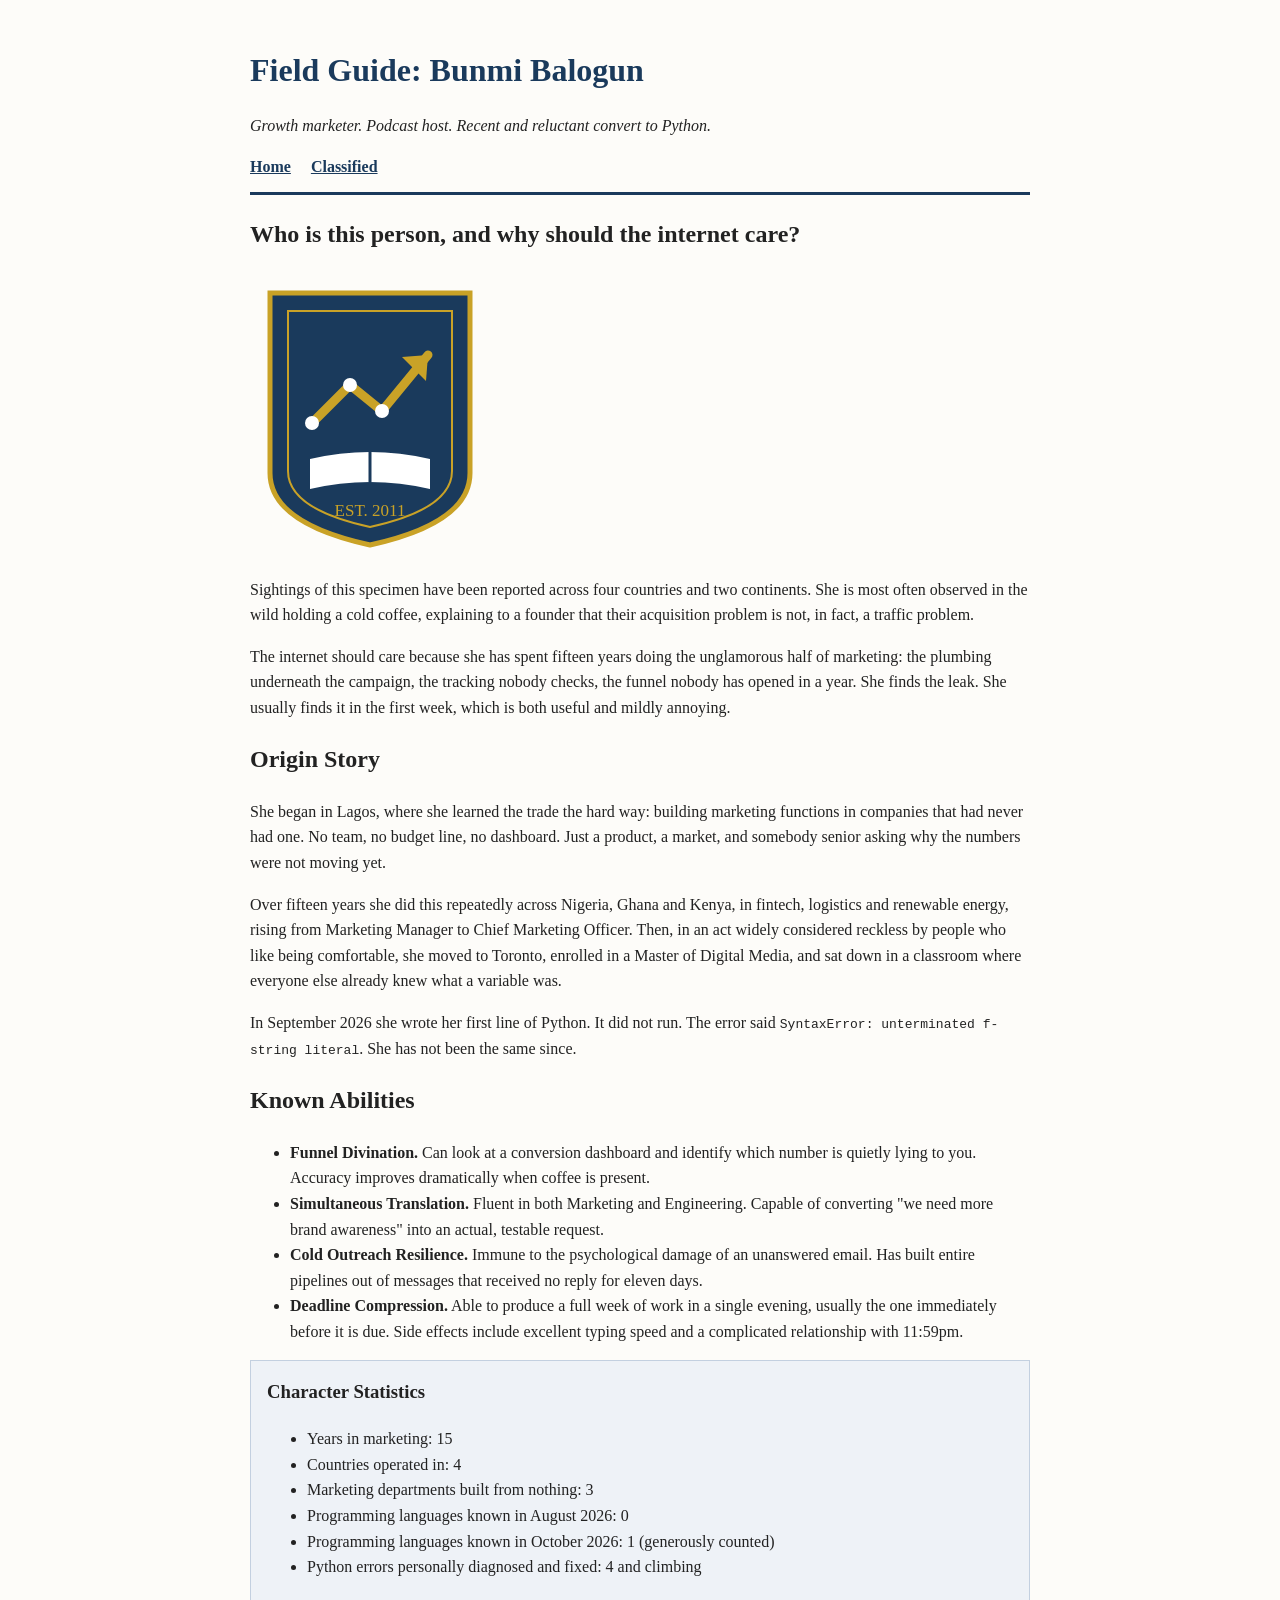
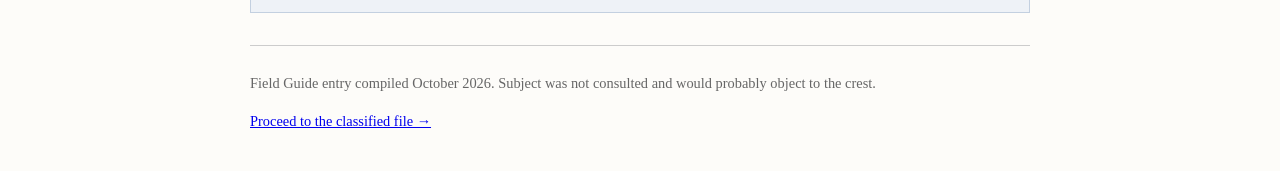
==== index.html @ d39abaa9 "Add files via upload" ====
<!DOCTYPE html>
<html lang="en">
<head>
  <meta charset="UTF-8">
  <meta name="viewport" content="width=device-width, initial-scale=1.0">
  <title>Field Guide: Bunmi Balogun</title>
  <style>
    body { font-family: Georgia, serif; max-width: 780px; margin: 0 auto; padding: 24px; line-height: 1.6; color: #222; background: #fdfcf9; }
    header { border-bottom: 3px solid #1a3a5c; padding-bottom: 12px; }
    h1 { color: #1a3a5c; margin-bottom: 4px; }
    nav a { margin-right: 16px; color: #1a3a5c; font-weight: bold; }
    .stats { background: #eef2f7; border: 1px solid #c3d0e0; padding: 16px; }
    .stats h3 { margin-top: 0; }
    img { max-width: 260px; height: auto; }
    footer { border-top: 1px solid #ccc; margin-top: 32px; padding-top: 12px; font-size: 0.9em; color: #666; }
  </style>
</head>
<body>

  <header>
    <h1>Field Guide: Bunmi Balogun</h1>
    <p><em>Growth marketer. Podcast host. Recent and reluctant convert to Python.</em></p>
    <nav>
      <a href="index.html">Home</a>
      <a href="classified.html">Classified</a>
    </nav>
  </header>

  <main>

    <section>
      <h2>Who is this person, and why should the internet care?</h2>
      <img src="crest.svg" alt="A navy and gold crest showing a rising growth arrow above an open book, representing marketing and study">
      <p>Sightings of this specimen have been reported across four countries and two continents. She is most often observed in the wild holding a cold coffee, explaining to a founder that their acquisition problem is not, in fact, a traffic problem.</p>
      <p>The internet should care because she has spent fifteen years doing the unglamorous half of marketing: the plumbing underneath the campaign, the tracking nobody checks, the funnel nobody has opened in a year. She finds the leak. She usually finds it in the first week, which is both useful and mildly annoying.</p>
    </section>

    <section>
      <h2>Origin Story</h2>
      <p>She began in Lagos, where she learned the trade the hard way: building marketing functions in companies that had never had one. No team, no budget line, no dashboard. Just a product, a market, and somebody senior asking why the numbers were not moving yet.</p>
      <p>Over fifteen years she did this repeatedly across Nigeria, Ghana and Kenya, in fintech, logistics and renewable energy, rising from Marketing Manager to Chief Marketing Officer. Then, in an act widely considered reckless by people who like being comfortable, she moved to Toronto, enrolled in a Master of Digital Media, and sat down in a classroom where everyone else already knew what a variable was.</p>
      <p>In September 2026 she wrote her first line of Python. It did not run. The error said <code>SyntaxError: unterminated f-string literal</code>. She has not been the same since.</p>
    </section>

    <section>
      <h2>Known Abilities</h2>
      <ul>
        <li><strong>Funnel Divination.</strong> Can look at a conversion dashboard and identify which number is quietly lying to you. Accuracy improves dramatically when coffee is present.</li>
        <li><strong>Simultaneous Translation.</strong> Fluent in both Marketing and Engineering. Capable of converting "we need more brand awareness" into an actual, testable request.</li>
        <li><strong>Cold Outreach Resilience.</strong> Immune to the psychological damage of an unanswered email. Has built entire pipelines out of messages that received no reply for eleven days.</li>
        <li><strong>Deadline Compression.</strong> Able to produce a full week of work in a single evening, usually the one immediately before it is due. Side effects include excellent typing speed and a complicated relationship with 11:59pm.</li>
      </ul>
    </section>

    <div class="stats">
      <h3>Character Statistics</h3>
      <ul>
        <li>Years in marketing: 15</li>
        <li>Countries operated in: 4</li>
        <li>Marketing departments built from nothing: 3</li>
        <li>Programming languages known in August 2026: 0</li>
        <li>Programming languages known in October 2026: 1 (generously counted)</li>
        <li>Python errors personally diagnosed and fixed: 4 and climbing</li>
      </ul>
    </div>

  </main>

  <footer>
    <p>Field Guide entry compiled October 2026. Subject was not consulted and would probably object to the crest.</p>
    <p><a href="classified.html">Proceed to the classified file &rarr;</a></p>
  </footer>

</body>
</html>
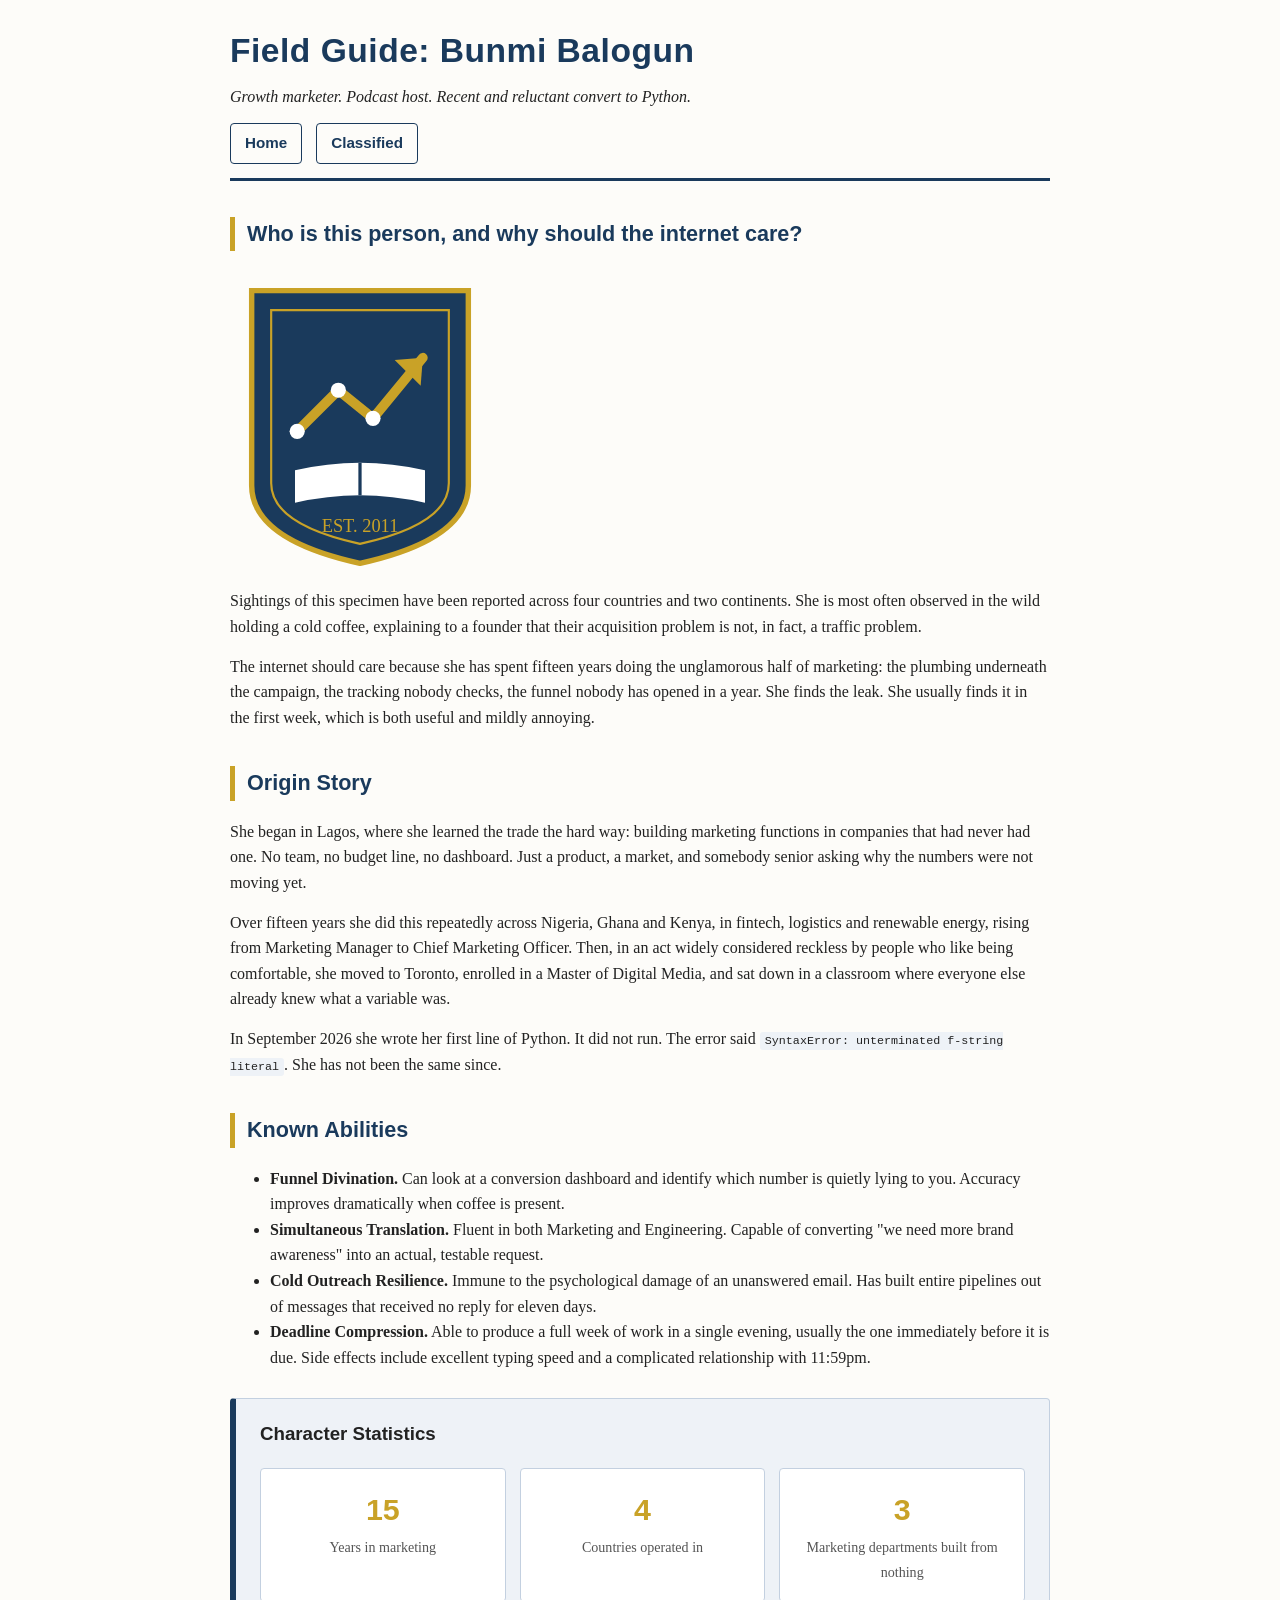
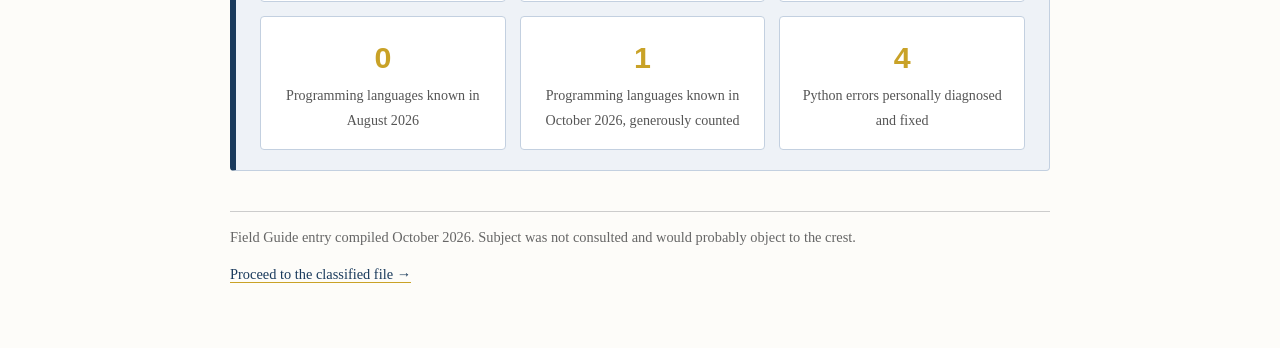
==== commit 3d1066ec: "Activity 7: CSS makeover with external stylesheet, flexbox and responsive layout" ====
--- a/index.html
+++ b/index.html
@@ -4,23 +4,14 @@
   <meta charset="UTF-8">
   <meta name="viewport" content="width=device-width, initial-scale=1.0">
   <title>Field Guide: Bunmi Balogun</title>
-  <style>
-    body { font-family: Georgia, serif; max-width: 780px; margin: 0 auto; padding: 24px; line-height: 1.6; color: #222; background: #fdfcf9; }
-    header { border-bottom: 3px solid #1a3a5c; padding-bottom: 12px; }
-    h1 { color: #1a3a5c; margin-bottom: 4px; }
-    nav a { margin-right: 16px; color: #1a3a5c; font-weight: bold; }
-    .stats { background: #eef2f7; border: 1px solid #c3d0e0; padding: 16px; }
-    .stats h3 { margin-top: 0; }
-    img { max-width: 260px; height: auto; }
-    footer { border-top: 1px solid #ccc; margin-top: 32px; padding-top: 12px; font-size: 0.9em; color: #666; }
-  </style>
+  <link rel="stylesheet" href="style.css">
 </head>
 <body>
 
   <header>
     <h1>Field Guide: Bunmi Balogun</h1>
     <p><em>Growth marketer. Podcast host. Recent and reluctant convert to Python.</em></p>
-    <nav>
+    <nav id="site-nav">
       <a href="index.html">Home</a>
       <a href="classified.html">Classified</a>
     </nav>
@@ -52,17 +43,36 @@
       </ul>
     </section>
 
-    <div class="stats">
+    <div class="panel">
       <h3>Character Statistics</h3>
-      <ul>
-        <li>Years in marketing: 15</li>
-        <li>Countries operated in: 4</li>
-        <li>Marketing departments built from nothing: 3</li>
-        <li>Programming languages known in August 2026: 0</li>
-        <li>Programming languages known in October 2026: 1 (generously counted)</li>
-        <li>Python errors personally diagnosed and fixed: 4 and climbing</li>
-      </ul>
+      <div class="card-row">
+        <div class="card">
+          <span class="card-number">15</span>
+          <span class="card-label">Years in marketing</span>
+        </div>
+        <div class="card">
+          <span class="card-number">4</span>
+          <span class="card-label">Countries operated in</span>
+        </div>
+        <div class="card">
+          <span class="card-number">3</span>
+          <span class="card-label">Marketing departments built from nothing</span>
+        </div>
+        <div class="card">
+          <span class="card-number">0</span>
+          <span class="card-label">Programming languages known in August 2026</span>
+        </div>
+        <div class="card">
+          <span class="card-number">1</span>
+          <span class="card-label">Programming languages known in October 2026, generously counted</span>
+        </div>
+        <div class="card">
+          <span class="card-number">4</span>
+          <span class="card-label">Python errors personally diagnosed and fixed</span>
+        </div>
+      </div>
     </div>
+
 
   </main>
 
--- a/style.css
+++ b/style.css
@@ -0,0 +1,384 @@
+/* ============================================================
+   DG8002 - Activity 7: TAG-Me Extreme Makeover
+   Author: Olubunmi Balogun
+   External stylesheet for the Totally Accurate Guide website.
+   ============================================================ */
+
+
+/* ---------- 1. BASE / ELEMENT SELECTORS ---------- */
+
+body {
+  font-family: Georgia, "Times New Roman", serif;
+  background-color: #fdfcf9;
+  color: #222222;
+  line-height: 1.6;
+  max-width: 820px;
+  width: 90%;
+  margin: 0 auto;
+  padding: 24px 0 48px 0;
+}
+
+h1 {
+  font-family: "Helvetica Neue", Arial, sans-serif;
+  color: #1a3a5c;
+  font-size: 2.1rem;
+  letter-spacing: 0.5px;
+  margin: 0 0 6px 0;
+}
+
+h2 {
+  font-family: "Helvetica Neue", Arial, sans-serif;
+  color: #1a3a5c;
+  font-size: 1.35rem;
+  border-left: 5px solid #c9a227;
+  padding-left: 12px;
+  margin-top: 36px;
+}
+
+h3 {
+  font-family: "Helvetica Neue", Arial, sans-serif;
+  margin-top: 0;
+}
+
+p {
+  margin: 0 0 14px 0;
+}
+
+a {
+  color: #1a3a5c;
+  text-decoration: none;
+  border-bottom: 1px solid #c9a227;
+}
+
+a:hover {
+  color: #c9a227;
+  border-bottom-color: #1a3a5c;
+}
+
+img {
+  max-width: 100%;
+  width: 260px;
+  height: auto;
+  display: block;
+  margin: 0 0 16px 0;
+}
+
+code {
+  background-color: #eef2f7;
+  padding: 2px 5px;
+  border-radius: 3px;
+  font-size: 0.9em;
+}
+
+
+/* ---------- 2. HEADER AND NAVIGATION (FLEXBOX) ---------- */
+
+header {
+  border-bottom: 3px solid #1a3a5c;
+  padding-bottom: 14px;
+  margin-bottom: 8px;
+}
+
+#site-nav {
+  display: flex;
+  flex-wrap: wrap;
+  align-items: center;
+  gap: 14px;
+  margin-top: 14px;
+}
+
+#site-nav a {
+  font-family: "Helvetica Neue", Arial, sans-serif;
+  font-weight: bold;
+  font-size: 0.95rem;
+  border: 1px solid #1a3a5c;
+  border-radius: 4px;
+  padding: 7px 14px;
+}
+
+#site-nav a:hover {
+  background-color: #1a3a5c;
+  color: #fdfcf9;
+}
+
+
+/* ---------- 3. REUSABLE CLASS: PANEL ---------- */
+/* A boxed container used for the statistics and weaknesses sections. */
+
+.panel {
+  background-color: #eef2f7;
+  border: 1px solid #c3d0e0;
+  border-left: 6px solid #1a3a5c;
+  border-radius: 4px;
+  padding: 20px 24px;
+  margin: 28px 0;
+}
+
+/* Variation used on the Classified page */
+.panel-alert {
+  background-color: #fdf2ef;
+  border-color: #e0b4a8;
+  border-left-color: #8c2f1f;
+}
+
+.panel-alert h3 {
+  color: #8c2f1f;
+}
+
+
+/* ---------- 4. REUSABLE CLASS: CARD (FLEXBOX ROW) ---------- */
+
+.card-row {
+  display: flex;
+  flex-wrap: wrap;
+  gap: 14px;
+  margin-top: 16px;
+}
+
+.card {
+  flex: 1 1 180px;
+  background-color: #ffffff;
+  border: 1px solid #c3d0e0;
+  border-radius: 4px;
+  padding: 16px;
+  text-align: center;
+}
+
+.card-number {
+  font-family: "Helvetica Neue", Arial, sans-serif;
+  font-size: 1.9rem;
+  font-weight: bold;
+  color: #c9a227;
+  display: block;
+}
+
+.card-label {
+  font-size: 0.88rem;
+  color: #555555;
+}
+
+
+/* ---------- 5. REUSABLE CLASS: BUTTON ---------- */
+
+.btn {
+  font-family: "Helvetica Neue", Arial, sans-serif;
+  font-size: 0.92rem;
+  font-weight: bold;
+  color: #fdfcf9;
+  background-color: #1a3a5c;
+  border: 1px solid #1a3a5c;
+  border-radius: 4px;
+  padding: 9px 16px;
+  cursor: pointer;
+}
+
+.btn:hover {
+  background-color: #c9a227;
+  border-color: #c9a227;
+  color: #1a3a5c;
+}
+
+
+/* ---------- 6. INTERACTIVE SECTION (Activity 8) ---------- */
+
+#interactive {
+  background-color: #f4f1e8;
+  border: 2px dashed #c9a227;
+  border-radius: 4px;
+  padding: 20px 24px;
+  margin-top: 36px;
+}
+
+.control-row {
+  display: flex;
+  flex-wrap: wrap;
+  align-items: center;
+  gap: 10px;
+  margin-bottom: 10px;
+}
+
+#name-input {
+  font-family: Georgia, serif;
+  font-size: 0.95rem;
+  padding: 8px 10px;
+  border: 1px solid #c3d0e0;
+  border-radius: 4px;
+  flex: 1 1 200px;
+}
+
+#fact-display,
+#greeting-output {
+  background-color: #ffffff;
+  border: 1px solid #c3d0e0;
+  border-radius: 4px;
+  padding: 12px 14px;
+  margin: 0 0 18px 0;
+  min-height: 24px;
+  font-style: italic;
+}
+
+.error-text {
+  color: #8c2f1f;
+  font-style: normal;
+  font-weight: bold;
+}
+
+
+/* ---------- 7. FOOTER ---------- */
+
+footer {
+  border-top: 1px solid #cccccc;
+  margin-top: 40px;
+  padding-top: 14px;
+  font-size: 0.9rem;
+  color: #666666;
+}
+
+
+/* ---------- 8. CLASSIFIED PAGE VARIATION ---------- */
+
+.page-classified header {
+  border-bottom-color: #8c2f1f;
+}
+
+.page-classified h1,
+.page-classified h2 {
+  color: #8c2f1f;
+}
+
+.page-classified h2 {
+  border-left-color: #8c2f1f;
+}
+
+
+/* ---------- 9. DARK MODE (toggled by JavaScript in Activity 8) ---------- */
+
+body.dark-mode {
+  background-color: #14181f;
+  color: #e6e6e6;
+}
+
+body.dark-mode h1,
+body.dark-mode h2,
+body.dark-mode h3 {
+  color: #e8c547;
+}
+
+body.dark-mode h2 {
+  border-left-color: #e8c547;
+}
+
+body.dark-mode a {
+  color: #8fc4ff;
+  border-bottom-color: #e8c547;
+}
+
+body.dark-mode a:hover {
+  color: #e8c547;
+}
+
+body.dark-mode header {
+  border-bottom-color: #e8c547;
+}
+
+body.dark-mode #site-nav a {
+  border-color: #8fc4ff;
+}
+
+body.dark-mode #site-nav a:hover {
+  background-color: #8fc4ff;
+  color: #14181f;
+}
+
+body.dark-mode .panel,
+body.dark-mode .card,
+body.dark-mode #interactive {
+  background-color: #1e242e;
+  border-color: #3a4556;
+  color: #e6e6e6;
+}
+
+body.dark-mode .panel {
+  border-left-color: #e8c547;
+}
+
+body.dark-mode .card-label {
+  color: #b3b3b3;
+}
+
+body.dark-mode #fact-display,
+body.dark-mode #greeting-output,
+body.dark-mode #name-input {
+  background-color: #1e242e;
+  border-color: #3a4556;
+  color: #e6e6e6;
+}
+
+body.dark-mode code {
+  background-color: #2b3340;
+  color: #e8c547;
+}
+
+body.dark-mode .btn {
+  background-color: #e8c547;
+  border-color: #e8c547;
+  color: #14181f;
+}
+
+body.dark-mode .btn:hover {
+  background-color: #8fc4ff;
+  border-color: #8fc4ff;
+}
+
+body.dark-mode footer {
+  border-top-color: #3a4556;
+  color: #9aa3ad;
+}
+
+body.dark-mode .error-text {
+  color: #ff9c8a;
+}
+
+
+/* ---------- 10. RESPONSIVE DESIGN (MEDIA QUERY) ---------- */
+
+@media (max-width: 640px) {
+
+  body {
+    width: 94%;
+    padding: 16px 0 32px 0;
+    font-size: 0.97rem;
+  }
+
+  h1 {
+    font-size: 1.6rem;
+  }
+
+  h2 {
+    font-size: 1.15rem;
+  }
+
+  /* Stack the navigation vertically so the links are easier to tap */
+  #site-nav {
+    flex-direction: column;
+    align-items: stretch;
+  }
+
+  #site-nav a {
+    text-align: center;
+  }
+
+  /* Cards take the full width instead of sitting side by side */
+  .card {
+    flex: 1 1 100%;
+  }
+
+  .panel,
+  #interactive {
+    padding: 16px;
+  }
+
+  img {
+    width: 100%;
+  }
+}
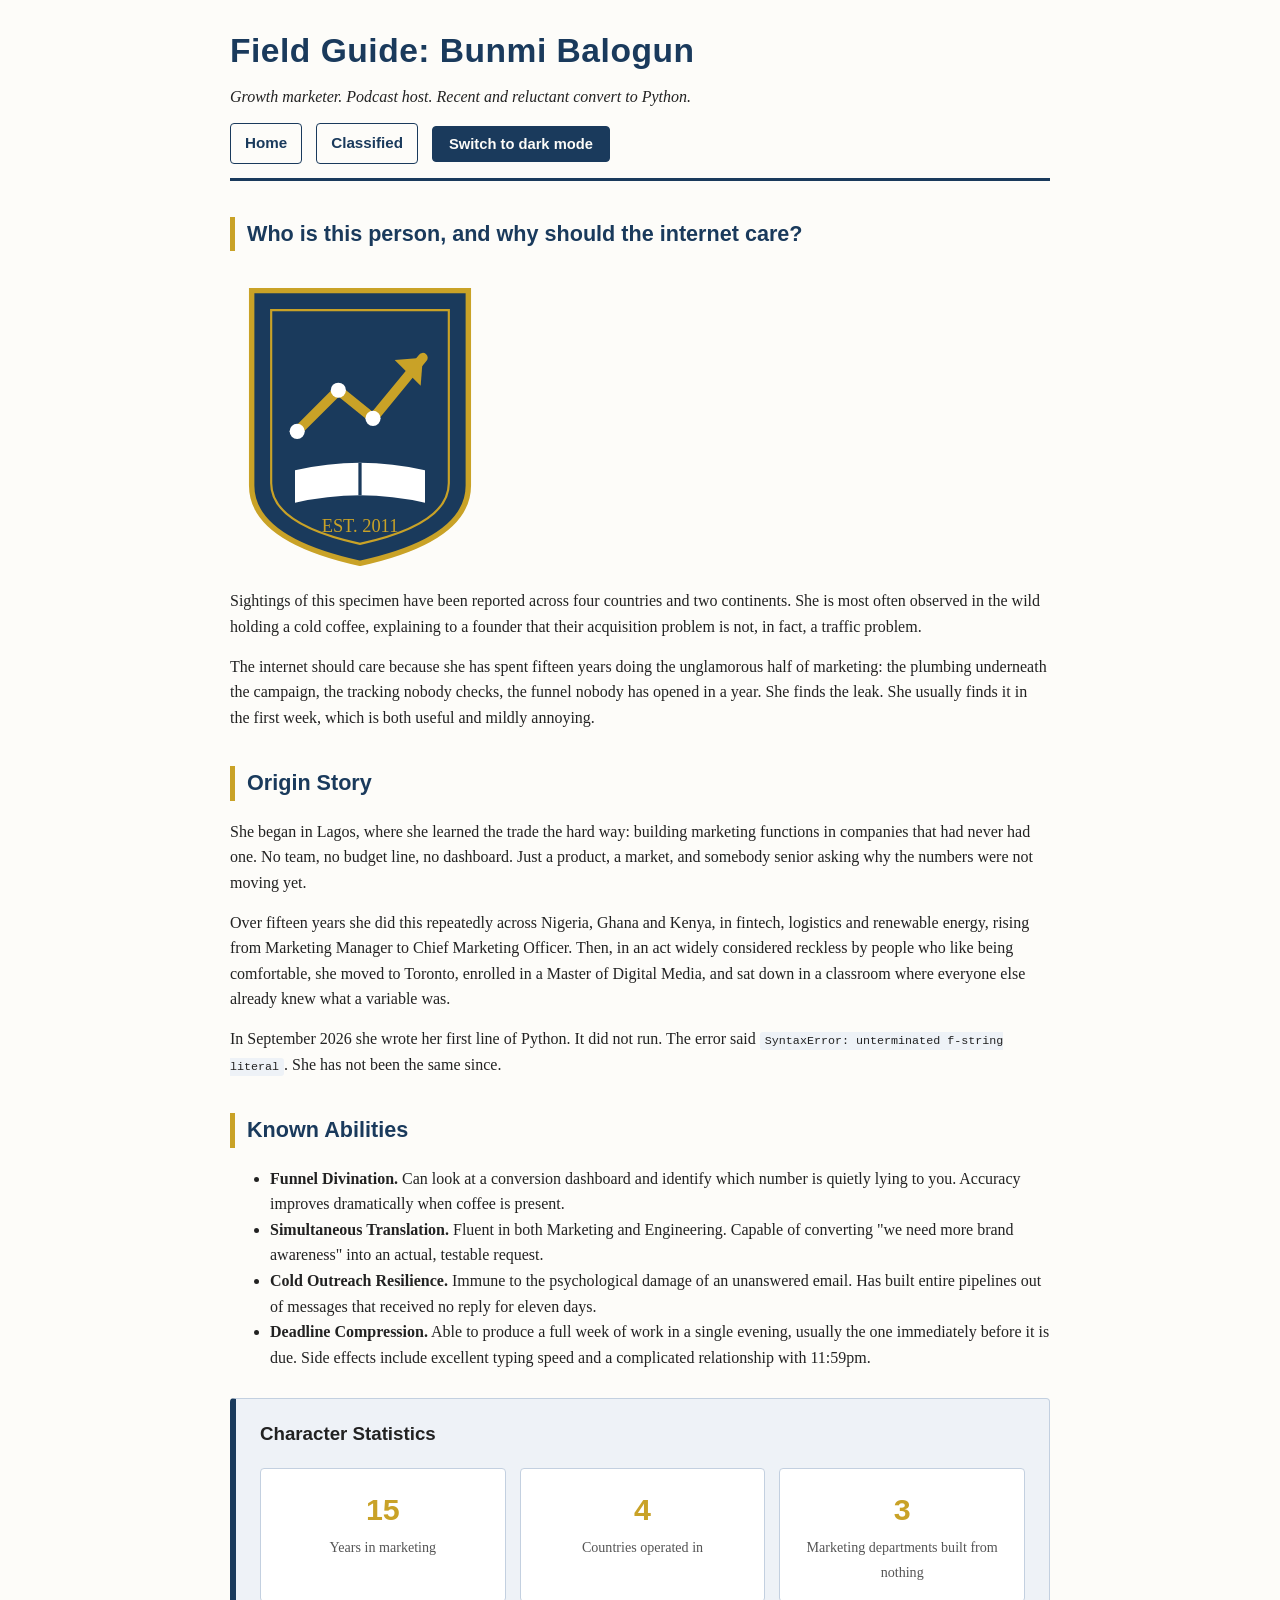
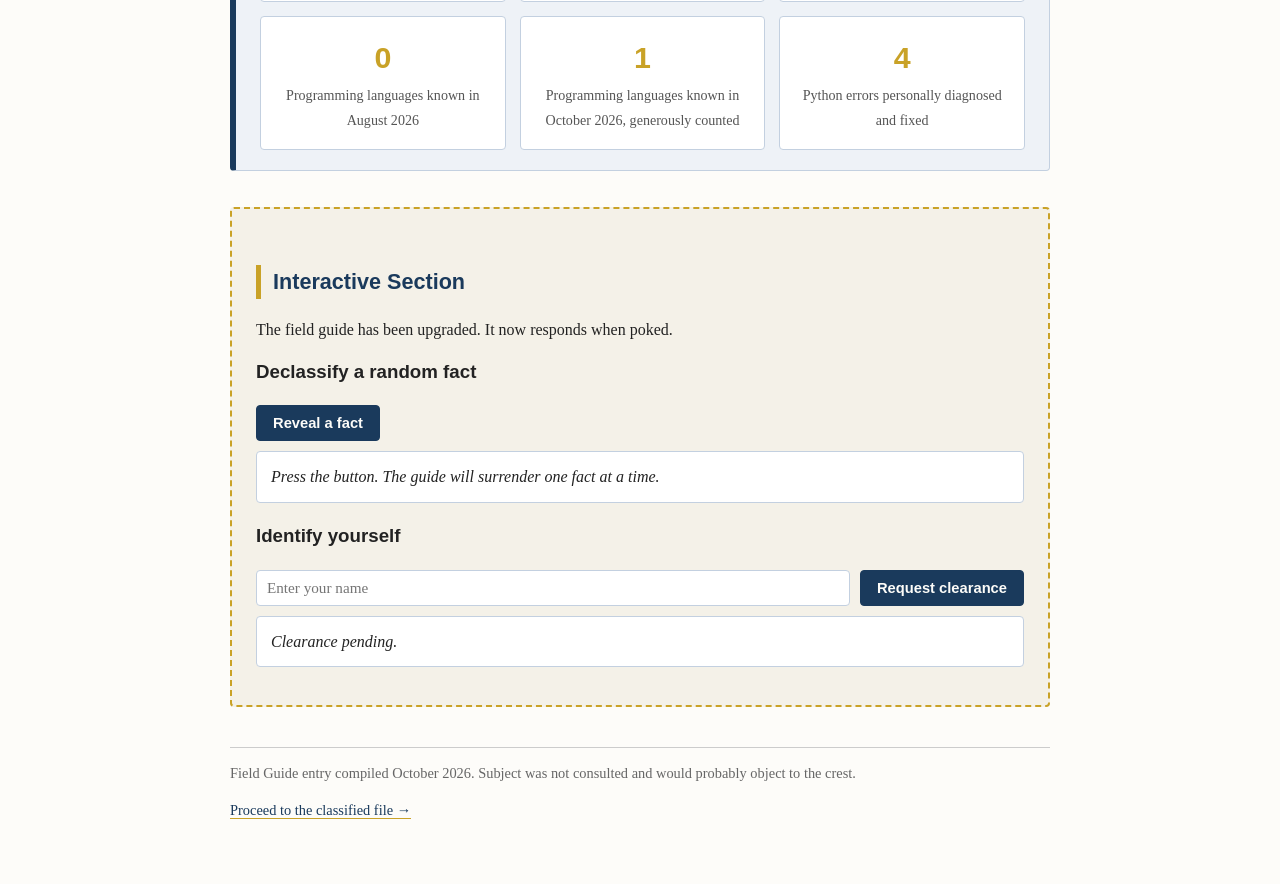
==== commit a194637d: "Activity 8: JavaScript interactivity with theme toggle, random facts and greeting" ====
--- a/index.html
+++ b/index.html
@@ -5,6 +5,7 @@
   <meta name="viewport" content="width=device-width, initial-scale=1.0">
   <title>Field Guide: Bunmi Balogun</title>
   <link rel="stylesheet" href="style.css">
+  <script src="script.js" defer></script>
 </head>
 <body>
 
@@ -14,6 +15,7 @@
     <nav id="site-nav">
       <a href="index.html">Home</a>
       <a href="classified.html">Classified</a>
+      <button class="btn" id="theme-button">Switch to dark mode</button>
     </nav>
   </header>
 
@@ -73,6 +75,23 @@
       </div>
     </div>
 
+    <section id="interactive">
+      <h2>Interactive Section</h2>
+      <p>The field guide has been upgraded. It now responds when poked.</p>
+
+      <h3>Declassify a random fact</h3>
+      <div class="control-row">
+        <button class="btn" id="fact-button">Reveal a fact</button>
+      </div>
+      <p id="fact-display">Press the button. The guide will surrender one fact at a time.</p>
+
+      <h3>Identify yourself</h3>
+      <div class="control-row">
+        <input type="text" id="name-input" placeholder="Enter your name">
+        <button class="btn" id="greet-button">Request clearance</button>
+      </div>
+      <p id="greeting-output">Clearance pending.</p>
+    </section>
 
   </main>
 
